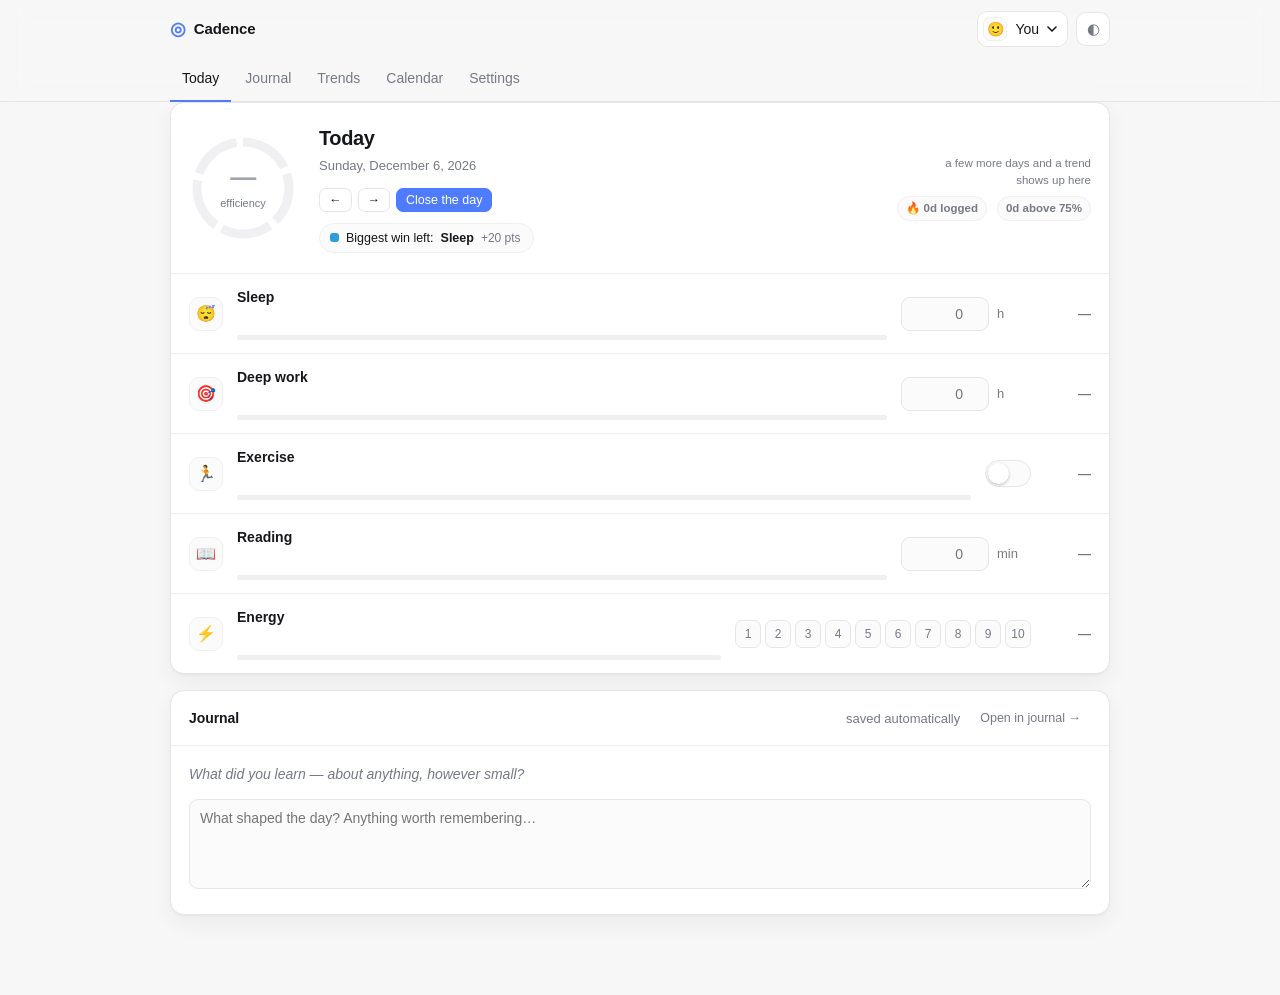
==== index.html @ f2287acd "Cadence: journal, segmented ring, close-the-day, polish Initial commit of the daily efficiency track" ====
<!DOCTYPE html>
<html lang="en">
<head>
<meta charset="utf-8">
<meta name="viewport" content="width=device-width, initial-scale=1">
<title>Cadence — daily efficiency</title>
<link rel="stylesheet" href="styles.css">
<link rel="icon" href="data:image/svg+xml,<svg xmlns='http://www.w3.org/2000/svg' viewBox='0 0 100 100'><text y='.9em' font-size='90'>◎</text></svg>">
</head>
<body>

<header class="topbar">
  <div class="wrap topbar-inner">
    <div class="brand"><span class="brand-mark">◎</span> Cadence</div>
    <div class="topbar-right">
      <div class="profile-switch">
        <button id="profileBtn" class="profile-btn" aria-haspopup="true" aria-expanded="false">
          <span id="profileAvatar" class="avatar">🙂</span>
          <span id="profileName">—</span>
          <svg width="10" height="10" viewBox="0 0 10 10" aria-hidden="true"><path d="M1 3l4 4 4-4" fill="none" stroke="currentColor" stroke-width="1.6" stroke-linecap="round" stroke-linejoin="round"/></svg>
        </button>
        <div id="profileMenu" class="menu" hidden></div>
      </div>
      <button id="themeBtn" class="icon-btn" title="Toggle theme" aria-label="Toggle theme">◐</button>
    </div>
  </div>
  <nav class="wrap tabs" id="tabs">
    <button class="tab is-active" data-view="today">Today</button>
    <button class="tab" data-view="journal">Journal</button>
    <button class="tab" data-view="trends">Trends</button>
    <button class="tab" data-view="calendar">Calendar</button>
    <button class="tab" data-view="settings">Settings</button>
  </nav>
</header>

<main class="wrap" id="view"></main>

<div id="toast" class="toast" hidden></div>
<input type="file" id="importFile" accept="application/json" hidden>

<script src="app.js"></script>
</body>
</html>
---- styles.css ----
/* ---------- theme ---------- */
:root {
  --bg: #f7f7f8;
  --panel: #ffffff;
  --panel-2: #fbfbfc;
  --line: #e6e6ea;
  --line-soft: #f0f0f3;
  --text: #16171a;
  --muted: #767a85;
  --faint: #9ea3ad;
  --accent: #4f7cff;
  --good: #12b886;
  --warn: #f2994a;
  --bad: #eb5757;
  --shadow: 0 1px 2px rgba(16,17,26,.04), 0 8px 24px rgba(16,17,26,.05);
  --radius: 14px;
  --radius-sm: 9px;
}
/* Dark values are applied via a .dark class on <html>, set by JS from the
   stored preference (auto / light / dark). */
html.dark {
  --bg: #0e0f12;
  --panel: #16181d;
  --panel-2: #1b1e24;
  --line: #262a32;
  --line-soft: #1f232a;
  --text: #e9eaee;
  --muted: #969ba7;
  --faint: #6c7280;
  --accent: #6b93ff;
  --good: #2ecfa0;
  --shadow: 0 1px 2px rgba(0,0,0,.3), 0 10px 30px rgba(0,0,0,.35);
  color-scheme: dark;
}

* { box-sizing: border-box; }
html, body { margin: 0; padding: 0; }
body {
  background: var(--bg);
  color: var(--text);
  font: 15px/1.5 -apple-system, BlinkMacSystemFont, "Segoe UI", Inter, Roboto, Helvetica, Arial, sans-serif;
  -webkit-font-smoothing: antialiased;
  padding-bottom: 80px;
}
.wrap { max-width: 980px; margin: 0 auto; padding: 0 20px; }

/* ---------- topbar ---------- */
.topbar {
  position: sticky; top: 0; z-index: 40;
  background: color-mix(in srgb, var(--bg) 88%, transparent);
  backdrop-filter: saturate(180%) blur(12px);
  border-bottom: 1px solid var(--line);
}
.topbar-inner { display: flex; align-items: center; justify-content: space-between; height: 58px; }
.brand { font-weight: 650; letter-spacing: -.01em; display: flex; align-items: center; gap: 8px; }
.brand-mark { color: var(--accent); font-size: 18px; }
.topbar-right { display: flex; align-items: center; gap: 8px; }

.icon-btn {
  border: 1px solid var(--line); background: var(--panel); color: var(--muted);
  width: 34px; height: 34px; border-radius: 10px; cursor: pointer; font-size: 15px;
  display: grid; place-items: center; transition: .15s;
}
.icon-btn:hover { color: var(--text); border-color: var(--faint); }

.profile-switch { position: relative; }
.profile-btn {
  display: flex; align-items: center; gap: 8px;
  border: 1px solid var(--line); background: var(--panel); color: var(--text);
  padding: 5px 10px 5px 5px; border-radius: 10px; cursor: pointer; font-size: 14px; font-weight: 500;
}
.profile-btn:hover { border-color: var(--faint); }
.avatar {
  width: 24px; height: 24px; border-radius: 7px; background: var(--panel-2);
  display: grid; place-items: center; font-size: 14px; border: 1px solid var(--line-soft);
}
.menu {
  position: absolute; right: 0; top: calc(100% + 6px); min-width: 220px;
  background: var(--panel); border: 1px solid var(--line); border-radius: 12px;
  box-shadow: var(--shadow); padding: 6px; z-index: 50;
}
.menu-item {
  display: flex; align-items: center; gap: 9px; width: 100%; text-align: left;
  background: none; border: 0; color: var(--text); padding: 8px 9px; border-radius: 8px;
  cursor: pointer; font-size: 14px; font-family: inherit;
}
.menu-item:hover { background: var(--panel-2); }
.menu-item.is-active { color: var(--accent); font-weight: 600; }
.menu-sep { height: 1px; background: var(--line-soft); margin: 6px 4px; }

.tabs { display: flex; gap: 2px; }
.tab {
  background: none; border: 0; border-bottom: 2px solid transparent;
  color: var(--muted); font: inherit; font-size: 14px; font-weight: 500;
  padding: 10px 12px 11px; cursor: pointer; margin-bottom: -1px;
}
.tab:hover { color: var(--text); }
.tab.is-active { color: var(--text); border-bottom-color: var(--accent); }

/* ---------- layout ---------- */
main { padding-top: 26px; }
.card {
  background: var(--panel); border: 1px solid var(--line);
  border-radius: var(--radius); box-shadow: var(--shadow);
}
.card + .card { margin-top: 16px; }
.card-head {
  display: flex; align-items: center; justify-content: space-between; gap: 12px;
  padding: 15px 18px; border-bottom: 1px solid var(--line-soft);
}
.card-head h2 { margin: 0; font-size: 14px; font-weight: 600; letter-spacing: -.005em; }
.card-body { padding: 18px; }
.sub { color: var(--muted); font-size: 13px; }
.row { display: flex; align-items: center; gap: 10px; }
.spacer { flex: 1; }
.grid-2 { display: grid; grid-template-columns: 1fr 1fr; gap: 16px; }
@media (max-width: 720px) { .grid-2 { grid-template-columns: 1fr; } }

/* ---------- buttons / inputs ---------- */
button, input, select, textarea { font-family: inherit; }
.btn {
  border: 1px solid var(--line); background: var(--panel); color: var(--text);
  padding: 7px 13px; border-radius: 9px; font-size: 13.5px; font-weight: 500; cursor: pointer;
  transition: .15s;
}
.btn:hover { border-color: var(--faint); }
.btn.primary { background: var(--accent); border-color: var(--accent); color: #fff; }
.btn.primary:hover { filter: brightness(1.06); }
.btn.ghost { border-color: transparent; background: transparent; color: var(--muted); }
.btn.ghost:hover { background: var(--panel-2); color: var(--text); }
.btn.danger { color: var(--bad); border-color: color-mix(in srgb, var(--bad) 35%, var(--line)); }
.btn.sm { padding: 4px 9px; font-size: 12.5px; border-radius: 7px; }

.input, select.input, textarea.input {
  background: var(--panel-2); border: 1px solid var(--line); color: var(--text);
  border-radius: var(--radius-sm); padding: 8px 10px; font-size: 14px; width: 100%;
}
.input:focus { outline: 2px solid color-mix(in srgb, var(--accent) 40%, transparent); outline-offset: -1px; border-color: var(--accent); }
textarea.input { resize: vertical; min-height: 90px; line-height: 1.55; }
label.field { display: block; }
label.field > span { display: block; font-size: 12px; color: var(--muted); margin-bottom: 5px; font-weight: 500; }

/* ---------- today: score header ---------- */
.day-head { display: flex; align-items: center; gap: 22px; padding: 20px 18px; }
.ring { position: relative; flex: none; width: 108px; height: 108px; }
.ring svg { transform: rotate(-90deg); display: block; overflow: visible; }

/* One arc per category: a faint track for its full slice, a colored arc for its score. */
.seg-track { stroke: var(--line-soft); }
.seg-fill {
  transition: stroke-dasharray .4s ease, stroke-width .15s ease, opacity .15s ease;
  cursor: pointer;
}
.ring:hover .seg-fill { opacity: .45; }
.ring:hover .seg-fill.lit, .seg-fill.lit { opacity: 1; stroke-width: 12; }
.metric.lit { background: var(--panel-2); }

.day-side { display: grid; gap: 8px; justify-items: end; }
.spark-cap { font-size: 11px; margin-top: -4px; }
.spark { width: 168px; height: 42px; display: block; overflow: visible; }
.spark-empty { font-size: 11.5px; max-width: 168px; text-align: right; line-height: 1.4; }

.nudge {
  display: flex; align-items: center; gap: 7px; margin-top: 11px;
  background: var(--panel-2); border: 1px solid var(--line-soft); border-radius: 999px;
  padding: 5px 12px 5px 10px; font: inherit; font-size: 12.5px; color: var(--text);
  cursor: pointer; transition: .15s;
}
.nudge:hover { border-color: var(--accent); }
.nudge b { font-weight: 600; }
.nudge .sub { font-size: 12px; }
.nudge.done {
  cursor: default; color: var(--good); font-size: 12.5px;
  border-color: color-mix(in srgb, var(--good) 30%, transparent);
  background: color-mix(in srgb, var(--good) 8%, transparent);
}
.ring-label {
  position: absolute; inset: 0; display: grid; place-items: center; text-align: center;
}
.ring-label b { display: block; font-size: 26px; font-weight: 650; letter-spacing: -.02em; line-height: 1.1; }
.ring-label span { font-size: 11px; color: var(--muted); }
.day-meta h1 { margin: 0 0 3px; font-size: 20px; font-weight: 620; letter-spacing: -.02em; }
.day-nav { display: flex; align-items: center; gap: 6px; margin-top: 12px; }
.pill {
  font-size: 11.5px; font-weight: 600; padding: 3px 8px; border-radius: 999px;
  background: var(--panel-2); border: 1px solid var(--line-soft); color: var(--muted);
}
.pill.good { color: var(--good); border-color: color-mix(in srgb, var(--good) 30%, transparent); background: color-mix(in srgb, var(--good) 10%, transparent); }
.pill.closed { color: var(--accent); border-color: color-mix(in srgb, var(--accent) 35%, transparent); background: color-mix(in srgb, var(--accent) 10%, transparent); }

/* The payoff for closing: the ring gives one pulse, then settles. */
.day-head.just-closed .ring { animation: settle 1.1s cubic-bezier(.2,.9,.25,1); }
@keyframes settle {
  0%   { transform: scale(1); }
  28%  { transform: scale(1.075); }
  100% { transform: scale(1); }
}
.day-head.just-closed .seg-fill { animation: lightup 1.1s ease; }
@keyframes lightup { 0%, 100% { stroke-width: 9; } 30% { stroke-width: 12; } }
@media (prefers-reduced-motion: reduce) {
  .day-head.just-closed .ring, .day-head.just-closed .seg-fill { animation: none; }
}

/* ---------- metric rows ---------- */
.metric {
  display: flex; align-items: center; gap: 14px;
  padding: 13px 18px; border-top: 1px solid var(--line-soft);
}
.metric:first-child { border-top: 0; }
.m-icon {
  width: 34px; height: 34px; flex: none; border-radius: 10px; display: grid; place-items: center;
  font-size: 16px; background: var(--panel-2); border: 1px solid var(--line-soft);
}
.m-main { flex: 1; min-width: 0; }
.m-name { font-size: 14px; font-weight: 550; display: flex; align-items: center; gap: 7px; }
.m-sub { font-size: 12px; color: var(--faint); margin-top: 2px; }
/* Quieter rows: the goal/weight line is reference, not something to read every day.
   Only where hovering is possible — on touch there is no way to reveal it. */
@media (hover: hover) {
  .m-sub { opacity: 0; transition: opacity .15s ease; }
  .metric:hover .m-sub, .metric:focus-within .m-sub, .metric.lit .m-sub { opacity: 1; }
}
.m-input { flex: none; display: flex; align-items: center; gap: 8px; }
.m-input .input { width: 88px; text-align: right; }
.m-score { flex: none; width: 46px; text-align: right; font-size: 13px; font-weight: 600; color: var(--muted); font-variant-numeric: tabular-nums; }
.streak { font-size: 11.5px; color: var(--warn); font-weight: 600; }

.bar { height: 5px; border-radius: 99px; background: var(--line-soft); overflow: hidden; margin-top: 7px; }
.bar > i { display: block; height: 100%; border-radius: 99px; transition: width .25s ease; }

/* toggle */
.toggle {
  --w: 46px; width: var(--w); height: 27px; border-radius: 99px; border: 1px solid var(--line);
  background: var(--panel-2); position: relative; cursor: pointer; transition: .18s; flex: none;
}
.toggle::after {
  content: ""; position: absolute; top: 2px; left: 2px; width: 21px; height: 21px; border-radius: 50%;
  background: var(--panel); box-shadow: 0 1px 3px rgba(0,0,0,.25); transition: .18s;
}
.toggle[aria-pressed="true"] { background: var(--good); border-color: var(--good); }
.toggle[aria-pressed="true"]::after { left: calc(100% - 23px); background: #fff; }

/* scale */
.scale { display: flex; gap: 4px; }
.scale button {
  width: 26px; height: 28px; border-radius: 7px; border: 1px solid var(--line);
  background: var(--panel-2); color: var(--muted); cursor: pointer; font-size: 12px; padding: 0;
}
.scale button:hover { border-color: var(--faint); }
.scale button.on { background: var(--accent); border-color: var(--accent); color: #fff; font-weight: 600; }
@media (max-width: 720px) {
  .day-head { flex-wrap: wrap; gap: 16px; }
  .day-side { justify-items: start; flex: 1 1 100%; }
  .spark, .spark-empty { width: 100%; text-align: left; }
}
@media (max-width: 640px) {
  /* Icon and name stay on one line; the control drops to a second line, right-aligned,
     so the bar still sits directly under the name it belongs to. */
  .metric { flex-wrap: wrap; row-gap: 10px; column-gap: 12px; }
  .m-main { flex: 1 1 130px; }
  .m-input { order: 1; margin-left: auto; }
  .m-score { order: 2; }
  .scale button { width: 24px; }
  .m-sub { opacity: 1; }
}

/* ---------- journal ---------- */
.jtools {
  display: flex; align-items: center; gap: 10px; flex-wrap: wrap;
  padding: 12px 18px; border-bottom: 1px solid var(--line-soft);
}
.jsearch { flex: 1 1 240px; min-width: 0; }
.jdate { flex: none; display: flex; align-items: center; gap: 7px; }
.jdate > span { font-size: 12px; color: var(--muted); font-weight: 500; }
.jdate .input { padding: 4px 8px; font-size: 12.5px; color: var(--muted); width: auto; }
.chips { display: flex; gap: 6px; flex-wrap: wrap; }
.chip {
  border: 1px solid var(--line); background: var(--panel); color: var(--muted);
  padding: 4px 10px; border-radius: 999px; font-size: 12.5px; font-weight: 500;
  cursor: pointer; transition: .15s; white-space: nowrap;
}
.chip:hover { border-color: var(--faint); color: var(--text); }
.chip.on { background: var(--accent); border-color: var(--accent); color: #fff; }

.jrow {
  display: flex; align-items: flex-start; gap: 14px; width: 100%; text-align: left;
  padding: 14px 18px; border-top: 1px solid var(--line-soft);
  background: none; border-left: 0; border-right: 0; border-bottom: 0;
  color: var(--text); font: inherit; cursor: pointer; transition: background .15s;
}
.jlist > .jrow:first-child { border-top: 0; }
.jrow:hover { background: var(--panel-2); }
.jrow-main { flex: 1; min-width: 0; }
.jrow-head { display: flex; align-items: center; gap: 8px; font-size: 14px; }
.jrow-head b { font-weight: 550; }
.jrow-text {
  display: -webkit-box; -webkit-line-clamp: 2; -webkit-box-orient: vertical; overflow: hidden;
  color: var(--muted); font-size: 13.5px; line-height: 1.5; margin-top: 3px;
}
.jrow-text mark { background: color-mix(in srgb, var(--warn) 35%, transparent); color: inherit; border-radius: 3px; }
.mini-ring { flex: none; transform: rotate(-90deg); }
.mini-ring-txt {
  transform: rotate(90deg); transform-origin: 17px 17px;
  fill: var(--muted); font-size: 11px; font-weight: 600; font-family: inherit;
}
.star { color: var(--faint); font-size: 14px; }
.star.on { color: var(--warn); }

.jday { display: grid; grid-template-columns: 1fr 240px; gap: 0; }
.jwrite { padding: 18px; min-width: 0; }
.jprompt {
  color: var(--muted); font-size: 14px; font-style: italic;
  padding: 0 0 11px; margin-bottom: 3px;
}
textarea.jnote { min-height: 340px; font-size: 15px; line-height: 1.65; }
.jmeta { margin-top: 9px; }
.jaside { border-left: 1px solid var(--line-soft); padding: 18px; display: grid; gap: 14px; align-content: start; }
.jaside-score { display: grid; place-items: center; }
.jb { display: grid; gap: 9px; }
.jb-row { display: flex; align-items: center; gap: 8px; font-size: 13px; color: var(--muted); }
.jb-name { min-width: 0; overflow: hidden; text-overflow: ellipsis; white-space: nowrap; }
.jb-row b { color: var(--text); font-variant-numeric: tabular-nums; }
@media (max-width: 720px) {
  .jday { grid-template-columns: 1fr; }
  .jaside { border-left: 0; border-top: 1px solid var(--line-soft); }
}

/* ---------- charts ---------- */
.chart-wrap { position: relative; }
.chart { width: 100%; height: auto; display: block; overflow: visible; }
.chart-tip {
  position: absolute; top: 0; transform: translateX(-50%);
  background: var(--panel); border: 1px solid var(--line); border-radius: 10px;
  box-shadow: var(--shadow); padding: 8px 11px; font-size: 12.5px; min-width: 148px;
  pointer-events: none; z-index: 5;
}
.tip-date { font-weight: 600; margin-bottom: 5px; font-size: 12.5px; }
.tip-row { display: flex; align-items: center; gap: 7px; color: var(--muted); line-height: 1.8; }
.tip-row b { color: var(--text); font-variant-numeric: tabular-nums; }
.chart .grid-line { stroke: var(--line-soft); stroke-width: 1; }
.chart .axis-text { fill: var(--faint); font-size: 10px; }
.legend { display: flex; flex-wrap: wrap; gap: 6px 14px; margin-top: 12px; }
.legend button {
  display: flex; align-items: center; gap: 6px; font-size: 12.5px; color: var(--muted);
  background: none; border: 0; cursor: pointer; padding: 2px 0;
}
.legend button.off { opacity: .35; }
.dot { width: 9px; height: 9px; border-radius: 3px; flex: none; }

.stats { display: grid; grid-template-columns: repeat(4, 1fr); gap: 1px; background: var(--line-soft); }
.stats.cols-3 { grid-template-columns: repeat(3, 1fr); }
@media (max-width: 640px) { .stats, .stats.cols-3 { grid-template-columns: repeat(2, 1fr); } }
.stat { background: var(--panel); padding: 16px 18px; }
.stat b { display: block; font-size: 22px; font-weight: 620; letter-spacing: -.02em; font-variant-numeric: tabular-nums; }
.stat span { font-size: 12px; color: var(--muted); }

/* heatmap */
.heat-scroll { overflow-x: auto; padding-bottom: 4px; }
.heat {
  display: grid; grid-template-rows: repeat(7, 12px); grid-auto-flow: column; grid-auto-columns: 12px;
  gap: 3px; min-width: max-content;
}
/* Every cell opens that day — say so. */
.heat i { border-radius: 3px; background: var(--line-soft); cursor: pointer; transition: transform .1s ease; }
.heat i:hover { transform: scale(1.35); outline: 1px solid var(--faint); }
.heat i[data-lvl="0"] { background: color-mix(in srgb, var(--bad) 55%, var(--line-soft)); }
.heat i[data-lvl="1"] { background: color-mix(in srgb, var(--warn) 45%, var(--line-soft)); }
.heat i[data-lvl="2"] { background: color-mix(in srgb, var(--good) 30%, var(--line-soft)); }
.heat i[data-lvl="3"] { background: color-mix(in srgb, var(--good) 60%, var(--line-soft)); }
.heat i[data-lvl="4"] { background: var(--good); }
.heat i.today { outline: 2px solid var(--accent); outline-offset: 1px; }
/* Closed days carry a faint inset ring — visible when you look, quiet when you don't. */
.heat i.closed { box-shadow: inset 0 0 0 1.5px color-mix(in srgb, var(--text) 40%, transparent); }
.heat-legend { display: flex; align-items: center; gap: 5px; font-size: 11.5px; color: var(--faint); margin-top: 12px; }
.heat-legend i { width: 12px; height: 12px; border-radius: 3px; display: block; }
.months { display: flex; font-size: 10.5px; color: var(--faint); min-width: max-content; margin-bottom: 5px; }

/* settings list */
.mrow {
  display: flex; align-items: center; gap: 12px; padding: 12px 18px; border-top: 1px solid var(--line-soft);
}
.mrow:first-child { border-top: 0; }
.mrow.editing { background: var(--panel-2); }
.editor { padding: 4px 18px 18px; display: grid; gap: 12px; grid-template-columns: repeat(4, 1fr); }
@media (max-width: 720px) { .editor { grid-template-columns: repeat(2, 1fr); } }
.editor .full { grid-column: 1 / -1; }
.swatches { display: flex; gap: 6px; flex-wrap: wrap; }
.swatches button { width: 22px; height: 22px; border-radius: 6px; border: 2px solid transparent; cursor: pointer; }
.swatches button.on { border-color: var(--text); }
.empty { padding: 40px 18px; text-align: center; color: var(--muted); font-size: 14px; }

/* toast */
.toast {
  position: fixed; bottom: 22px; left: 50%;
  background: var(--text); color: var(--bg); padding: 9px 16px; border-radius: 10px;
  font-size: 13.5px; font-weight: 500; z-index: 100; box-shadow: var(--shadow);
  animation: toast-in .22s cubic-bezier(.2,.9,.3,1);
}
@keyframes toast-in {
  from { opacity: 0; transform: translate(-50%, 10px); }
  to   { opacity: 1; transform: translate(-50%, 0); }
}
.toast:not([hidden]) { transform: translateX(-50%); }

/* Keyboard users can see where they are; mouse users are not shown an outline. */
:focus-visible { outline: 2px solid var(--accent); outline-offset: 2px; border-radius: 6px; }
.tab:focus-visible, .chip:focus-visible, .jrow:focus-visible { outline-offset: -2px; }
@media (prefers-reduced-motion: reduce) {
  .toast { animation: none; }
  .heat i, .bar > i, .seg-fill { transition: none; }
}
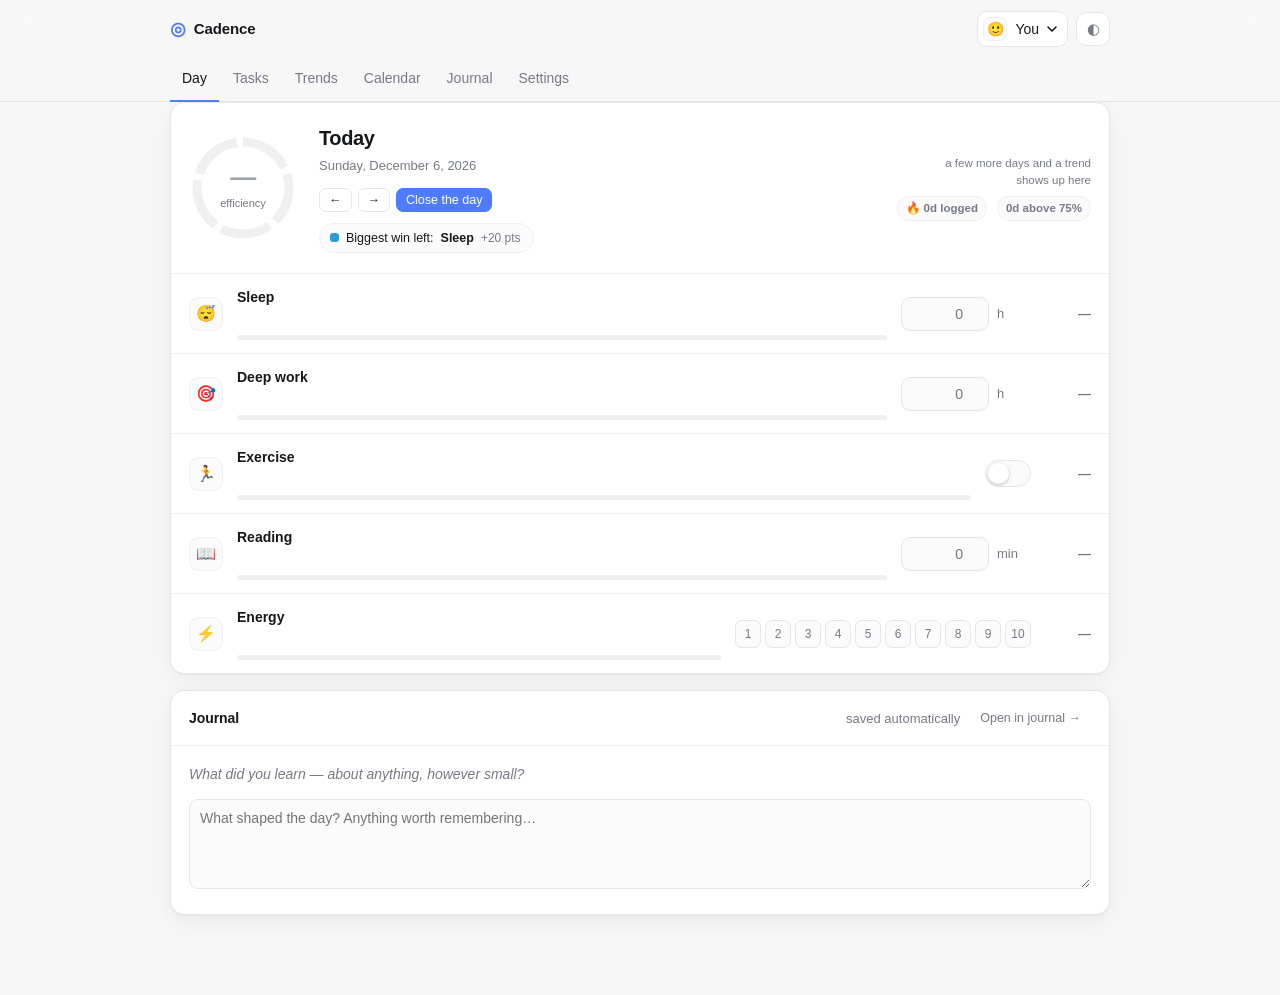
==== commit 015b552f: "Tasks tab, reordered nav, and a fix to what counts as a logged day Tabs are now Day · Tasks · Trends" ====
--- a/index.html
+++ b/index.html
@@ -25,10 +25,11 @@
     </div>
   </div>
   <nav class="wrap tabs" id="tabs">
-    <button class="tab is-active" data-view="today">Today</button>
-    <button class="tab" data-view="journal">Journal</button>
+    <button class="tab is-active" data-view="today">Day</button>
+    <button class="tab" data-view="tasks">Tasks</button>
     <button class="tab" data-view="trends">Trends</button>
     <button class="tab" data-view="calendar">Calendar</button>
+    <button class="tab" data-view="journal">Journal</button>
     <button class="tab" data-view="settings">Settings</button>
   </nav>
 </header>
--- a/styles.css
+++ b/styles.css
@@ -264,6 +264,54 @@
   .m-sub { opacity: 1; }
 }
 
+/* ---------- tasks ---------- */
+.tasks-head { align-items: flex-start; }
+/* A count, not a percentage — tasks are not scored, and a coloured ring would imply
+   they were, with a bad day's worth of red for a list you simply wrote long. */
+.task-count { flex: none; text-align: right; color: var(--muted); }
+.task-count b { display: block; font-size: 22px; font-weight: 620; color: var(--text); font-variant-numeric: tabular-nums; }
+.task-count span { font-size: 12px; }
+.task-add {
+  display: flex; gap: 8px; align-items: center;
+  padding: 12px 18px; border-top: 1px solid var(--line-soft); border-bottom: 1px solid var(--line-soft);
+}
+.task-add .input { flex: 1; }
+
+.task {
+  display: flex; align-items: center; gap: 12px;
+  padding: 11px 18px; border-top: 1px solid var(--line-soft);
+}
+.task:first-of-type { border-top: 0; }
+.task-text { font-size: 14.5px; line-height: 1.4; }
+.task.is-done .task-text { color: var(--faint); text-decoration: line-through; }
+.task-del { color: var(--faint); font-size: 15px; line-height: 1; padding: 2px 7px; opacity: 0; }
+.task:hover .task-del, .task-del:focus-visible { opacity: 1; }
+.task-del:hover { color: var(--bad); }
+
+/* Age, not urgency — quiet until it has been sitting a while. */
+.task-age {
+  flex: none; font-size: 11px; font-weight: 600; padding: 2px 7px; border-radius: 999px;
+  background: var(--panel-2); border: 1px solid var(--line-soft); color: var(--faint);
+}
+.task-age[title*="3 days"], .task-age[title*="4 days"], .task-age[title*="5 days"],
+.task-age[title*="6 days"], .task-age[title*="7 days"] { color: var(--warn); border-color: color-mix(in srgb, var(--warn) 30%, transparent); }
+
+.check {
+  flex: none; width: 22px; height: 22px; border-radius: 7px; cursor: pointer;
+  border: 1.5px solid var(--line); background: var(--panel-2); transition: .15s;
+  display: grid; place-items: center;
+}
+.check:hover { border-color: var(--accent); }
+.check.on { background: var(--good); border-color: var(--good); }
+.check.on::after { content: "✓"; color: #fff; font-size: 13px; font-weight: 700; line-height: 1; }
+
+.tasks-pill { cursor: pointer; font-family: inherit; color: var(--accent);
+  border-color: color-mix(in srgb, var(--accent) 30%, transparent); }
+.tasks-pill:hover { background: color-mix(in srgb, var(--accent) 12%, transparent); }
+.jb-tasks { margin-top: 2px; padding-top: 12px; border-top: 1px solid var(--line-soft); }
+.jb-row .tick { color: var(--faint); font-size: 12px; width: 12px; flex: none; }
+.jb-row.is-done .jb-name { color: var(--faint); text-decoration: line-through; }
+
 /* ---------- journal ---------- */
 .jtools {
   display: flex; align-items: center; gap: 10px; flex-wrap: wrap;
@@ -363,6 +411,8 @@
 /* Every cell opens that day — say so. */
 .heat i { border-radius: 3px; background: var(--line-soft); cursor: pointer; transition: transform .1s ease; }
 .heat i:hover { transform: scale(1.35); outline: 1px solid var(--faint); }
+/* Padding cells before the profile started: they hold the week grid square, nothing more. */
+.heat i.pre { background: none; cursor: default; pointer-events: none; }
 .heat i[data-lvl="0"] { background: color-mix(in srgb, var(--bad) 55%, var(--line-soft)); }
 .heat i[data-lvl="1"] { background: color-mix(in srgb, var(--warn) 45%, var(--line-soft)); }
 .heat i[data-lvl="2"] { background: color-mix(in srgb, var(--good) 30%, var(--line-soft)); }
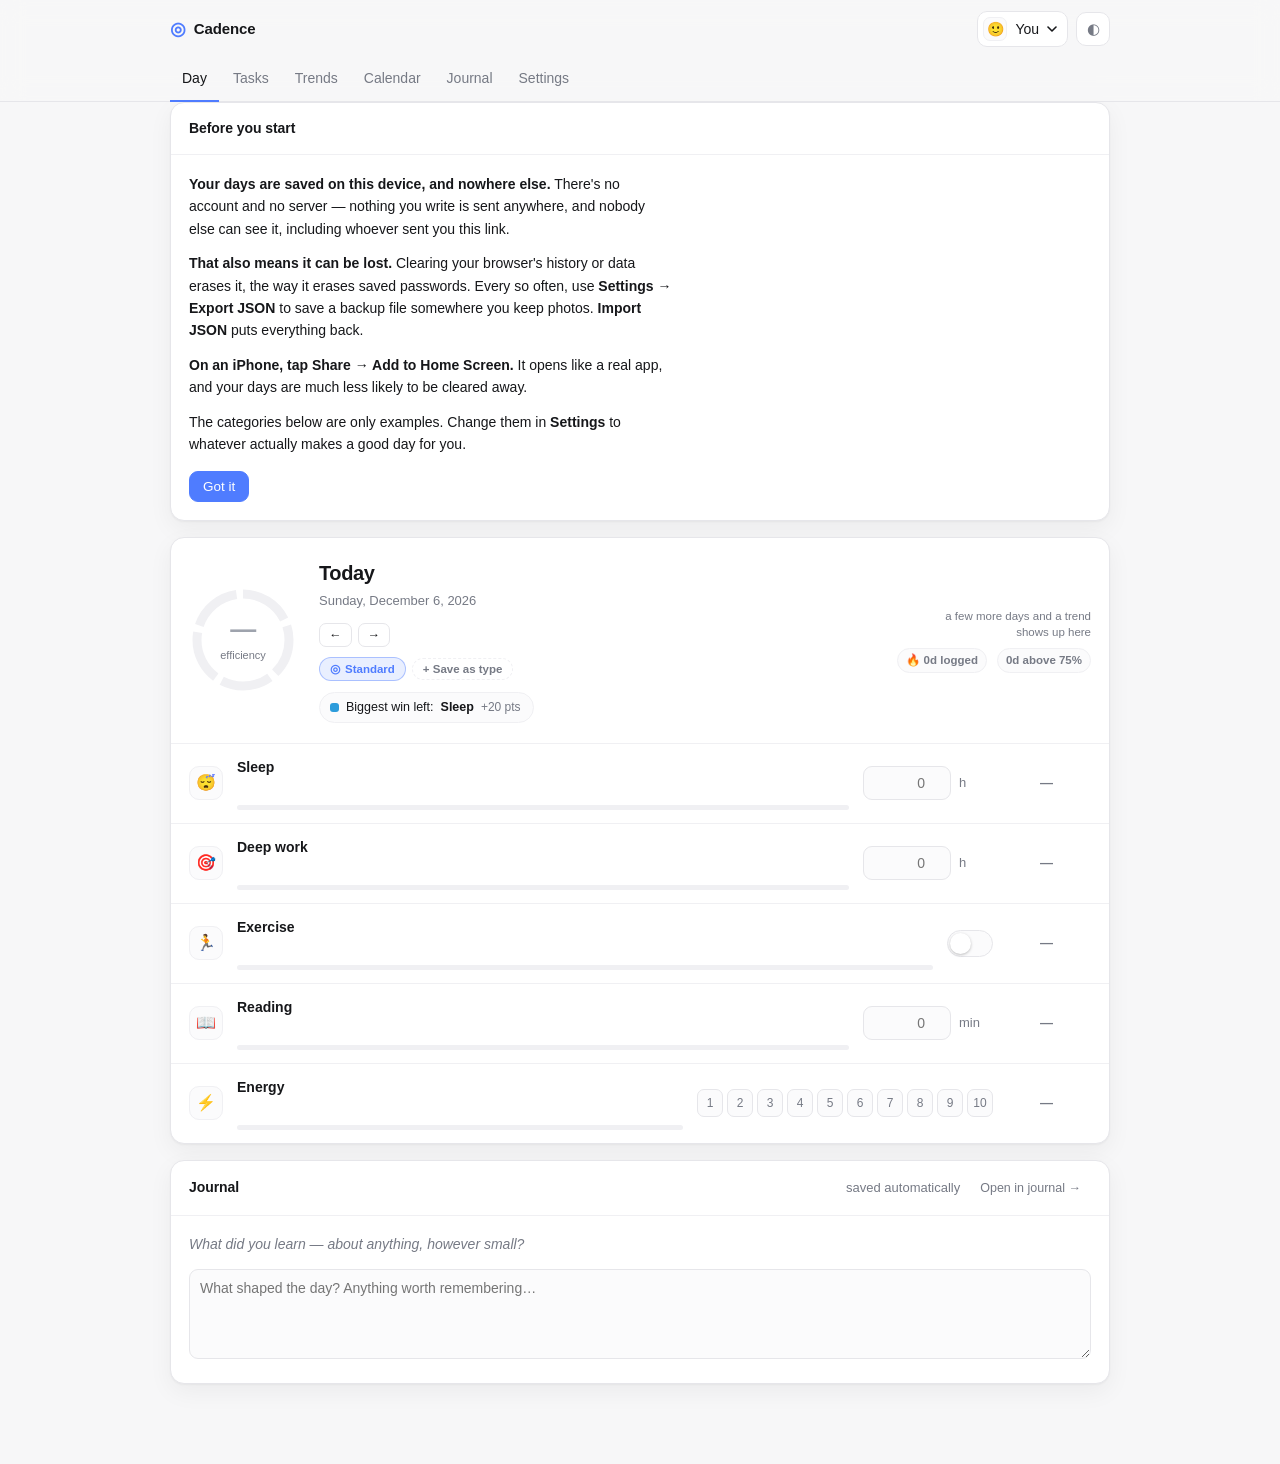
==== commit 111731bb: "Make it fit to hand to someone else A phone pass, a home-screen icon, and a plain answer to "where d" ====
--- a/index.html
+++ b/index.html
@@ -2,10 +2,22 @@
 <html lang="en">
 <head>
 <meta charset="utf-8">
-<meta name="viewport" content="width=device-width, initial-scale=1">
+<meta name="viewport" content="width=device-width, initial-scale=1, viewport-fit=cover">
 <title>Cadence — daily efficiency</title>
 <link rel="stylesheet" href="styles.css">
 <link rel="icon" href="data:image/svg+xml,<svg xmlns='http://www.w3.org/2000/svg' viewBox='0 0 100 100'><text y='.9em' font-size='90'>◎</text></svg>">
+
+<!-- Add to Home Screen. On an iPhone this is worth more than it looks: the app gets its
+     own icon and no browser chrome, and Safari is far less likely to sweep away the
+     stored days of someone who hasn't opened it for a week. -->
+<link rel="manifest" href="manifest.webmanifest">
+<link rel="apple-touch-icon" href="icon-180.png">
+<meta name="apple-mobile-web-app-capable" content="yes">
+<meta name="mobile-web-app-capable" content="yes">
+<meta name="apple-mobile-web-app-title" content="Cadence">
+<meta name="apple-mobile-web-app-status-bar-style" content="default">
+<meta name="theme-color" content="#f7f7f8" media="(prefers-color-scheme: light)">
+<meta name="theme-color" content="#0e0f12" media="(prefers-color-scheme: dark)">
 </head>
 <body>
 
--- a/styles.css
+++ b/styles.css
@@ -40,13 +40,18 @@
   color: var(--text);
   font: 15px/1.5 -apple-system, BlinkMacSystemFont, "Segoe UI", Inter, Roboto, Helvetica, Arial, sans-serif;
   -webkit-font-smoothing: antialiased;
-  padding-bottom: 80px;
-}
-.wrap { max-width: 980px; margin: 0 auto; padding: 0 20px; }
+  padding-bottom: calc(80px + env(safe-area-inset-bottom));
+}
+.wrap {
+  max-width: 980px; margin: 0 auto;
+  padding: 0 max(20px, env(safe-area-inset-left)) 0 max(20px, env(safe-area-inset-right));
+}
 
 /* ---------- topbar ---------- */
 .topbar {
   position: sticky; top: 0; z-index: 40;
+  /* Added to the Home Screen there is no browser chrome, so the app owns the notch. */
+  padding-top: env(safe-area-inset-top);
   background: color-mix(in srgb, var(--bg) 88%, transparent);
   backdrop-filter: saturate(180%) blur(12px);
   border-bottom: 1px solid var(--line);
@@ -186,20 +191,7 @@
   background: var(--panel-2); border: 1px solid var(--line-soft); color: var(--muted);
 }
 .pill.good { color: var(--good); border-color: color-mix(in srgb, var(--good) 30%, transparent); background: color-mix(in srgb, var(--good) 10%, transparent); }
-.pill.closed { color: var(--accent); border-color: color-mix(in srgb, var(--accent) 35%, transparent); background: color-mix(in srgb, var(--accent) 10%, transparent); }
-
-/* The payoff for closing: the ring gives one pulse, then settles. */
-.day-head.just-closed .ring { animation: settle 1.1s cubic-bezier(.2,.9,.25,1); }
-@keyframes settle {
-  0%   { transform: scale(1); }
-  28%  { transform: scale(1.075); }
-  100% { transform: scale(1); }
-}
-.day-head.just-closed .seg-fill { animation: lightup 1.1s ease; }
-@keyframes lightup { 0%, 100% { stroke-width: 9; } 30% { stroke-width: 12; } }
-@media (prefers-reduced-motion: reduce) {
-  .day-head.just-closed .ring, .day-head.just-closed .seg-fill { animation: none; }
-}
+
 
 /* ---------- metric rows ---------- */
 .metric {
@@ -263,6 +255,43 @@
   .scale button { width: 24px; }
   .m-sub { opacity: 1; }
 }
+
+/* ---------- day types ---------- */
+/* What kind of day this is. Chips rather than a dropdown: the choice is worth seeing
+   without a click, since picking the wrong one quietly changes what the score means. */
+.types { display: flex; flex-wrap: wrap; align-items: center; gap: 6px; margin-top: 10px; }
+.tchip {
+  display: inline-flex; align-items: center; gap: 5px;
+  font-size: 11.5px; font-weight: 600; padding: 4px 10px; border-radius: 999px;
+  background: var(--panel-2); border: 1px solid var(--line-soft); color: var(--muted);
+  cursor: pointer; transition: color .12s, border-color .12s, background .12s;
+}
+.tchip:hover { color: var(--text); border-color: var(--faint); }
+.tchip.on {
+  color: var(--accent); border-color: color-mix(in srgb, var(--accent) 40%, transparent);
+  background: color-mix(in srgb, var(--accent) 12%, transparent);
+}
+.tchip.ghost { background: transparent; border-style: dashed; }
+
+/* Which categories a kind of day counts: tick boxes, nothing to fill in. */
+.ticks { display: flex; flex-wrap: wrap; gap: 6px; padding-top: 4px; }
+.ticks-add { padding-top: 6px; }
+
+/* Categories this kind of day doesn't count — visible, so nothing vanishes silently. */
+.offstrip {
+  display: flex; flex-wrap: wrap; align-items: center; gap: 6px;
+  padding: 11px 18px; border-top: 1px solid var(--line-soft); background: var(--panel-2);
+}
+.offstrip .sub { margin-right: 4px; }
+
+/* Drop a category from this day alone. Quiet until the row is touched. */
+.m-off {
+  flex: none; width: 24px; height: 24px; border-radius: 8px; cursor: pointer;
+  border: 1px solid transparent; background: transparent; color: var(--faint);
+  font-size: 14px; line-height: 1; opacity: 0; transition: opacity .12s, color .12s;
+}
+.metric:hover .m-off, .m-off:focus-visible { opacity: 1; }
+.m-off:hover { color: var(--bad); border-color: var(--line); }
 
 /* ---------- tasks ---------- */
 .tasks-head { align-items: flex-start; }
@@ -419,18 +448,19 @@
 .heat i[data-lvl="3"] { background: color-mix(in srgb, var(--good) 60%, var(--line-soft)); }
 .heat i[data-lvl="4"] { background: var(--good); }
 .heat i.today { outline: 2px solid var(--accent); outline-offset: 1px; }
+/* A logged day wears its kind of day as a corner dot — the slot the closed ring used. */
+.heat i[data-tint] { box-shadow: inset -3px -3px 0 -1px var(--tint); }
 /* Closed days carry a faint inset ring — visible when you look, quiet when you don't. */
-.heat i.closed { box-shadow: inset 0 0 0 1.5px color-mix(in srgb, var(--text) 40%, transparent); }
 .heat-legend { display: flex; align-items: center; gap: 5px; font-size: 11.5px; color: var(--faint); margin-top: 12px; }
 .heat-legend i { width: 12px; height: 12px; border-radius: 3px; display: block; }
 .months { display: flex; font-size: 10.5px; color: var(--faint); min-width: max-content; margin-bottom: 5px; }
 
 /* settings list */
-.mrow {
+.mrow, .trow {
   display: flex; align-items: center; gap: 12px; padding: 12px 18px; border-top: 1px solid var(--line-soft);
 }
-.mrow:first-child { border-top: 0; }
-.mrow.editing { background: var(--panel-2); }
+.mrow:first-child, .trow:first-child { border-top: 0; }
+.mrow.editing, .trow.editing { background: var(--panel-2); }
 .editor { padding: 4px 18px 18px; display: grid; gap: 12px; grid-template-columns: repeat(4, 1fr); }
 @media (max-width: 720px) { .editor { grid-template-columns: repeat(2, 1fr); } }
 .editor .full { grid-column: 1 / -1; }
@@ -459,3 +489,32 @@
   .toast { animation: none; }
   .heat i, .bar > i, .seg-fill { transition: none; }
 }
+
+/* First run, for someone who didn't build this. Deliberately plain and quiet — it is
+   information, not a marketing panel, and it is gone after one tap. */
+.intro .card-body p { margin: 0 0 12px; font-size: 14px; line-height: 1.6; max-width: 62ch; }
+.intro .card-body p:last-of-type { margin-bottom: 16px; }
+
+/* ---------- touch ----------
+   Last in the file on purpose: these override the defaults above, and every selector
+   here is a single class, so source order is what decides. */
+
+/* A 24px target is a miss as often as a hit on a phone. */
+@media (max-width: 640px) {
+  .tchip { padding: 9px 13px; }
+  .btn.sm { padding: 8px 12px; font-size: 13px; }
+  .nudge { padding: 9px 14px; }
+  .task-del { padding: 8px 11px; }
+  .scale button { min-height: 34px; }
+  .toggle { --w: 54px; height: 32px; }
+  .toggle::after { width: 26px; height: 26px; }
+  .toggle[aria-pressed="true"]::after { left: calc(100% - 28px); }
+  .m-off { width: 34px; height: 34px; font-size: 16px; }
+}
+
+/* No hover to reveal anything, whatever the width — a tablet is wide and still can't
+   hover. Anything that hides until hovered has to be visible here. */
+@media (hover: none) {
+  .m-off { opacity: 1; }
+  .m-sub { opacity: 1; }
+}
